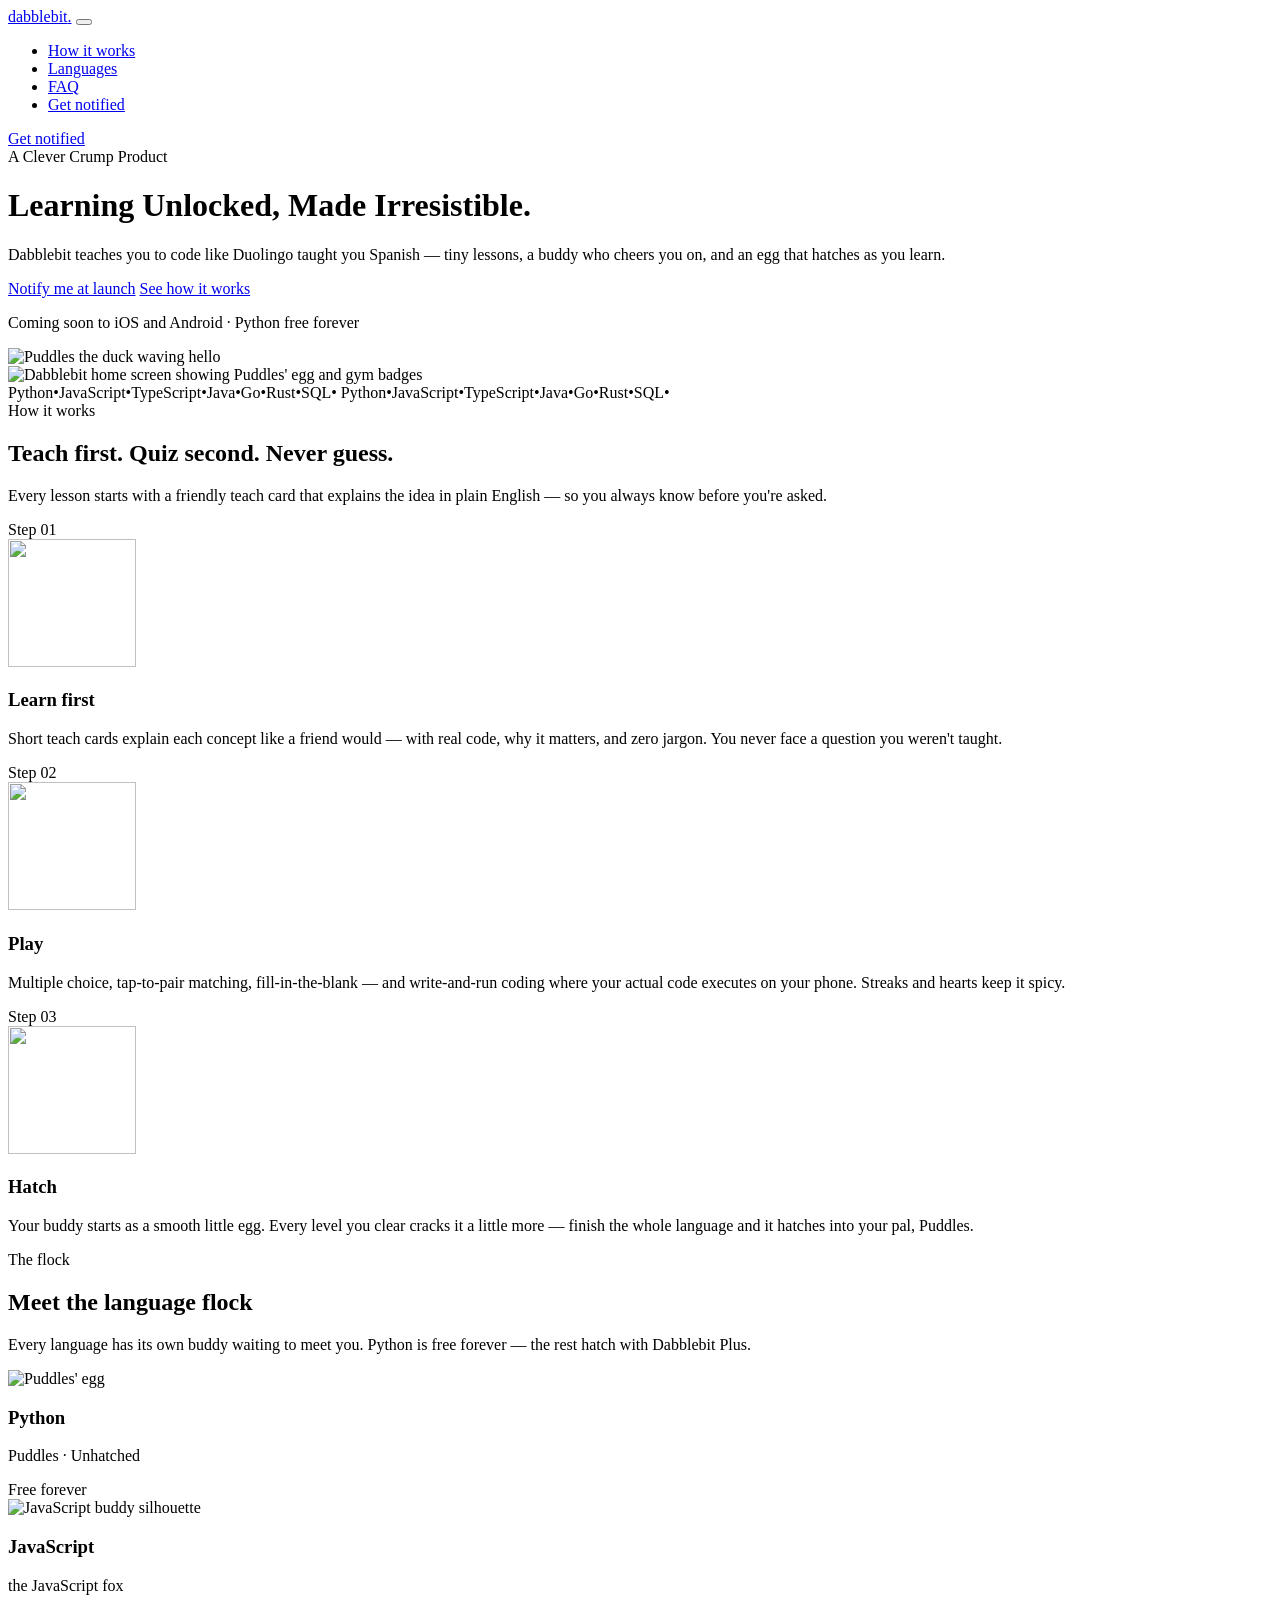
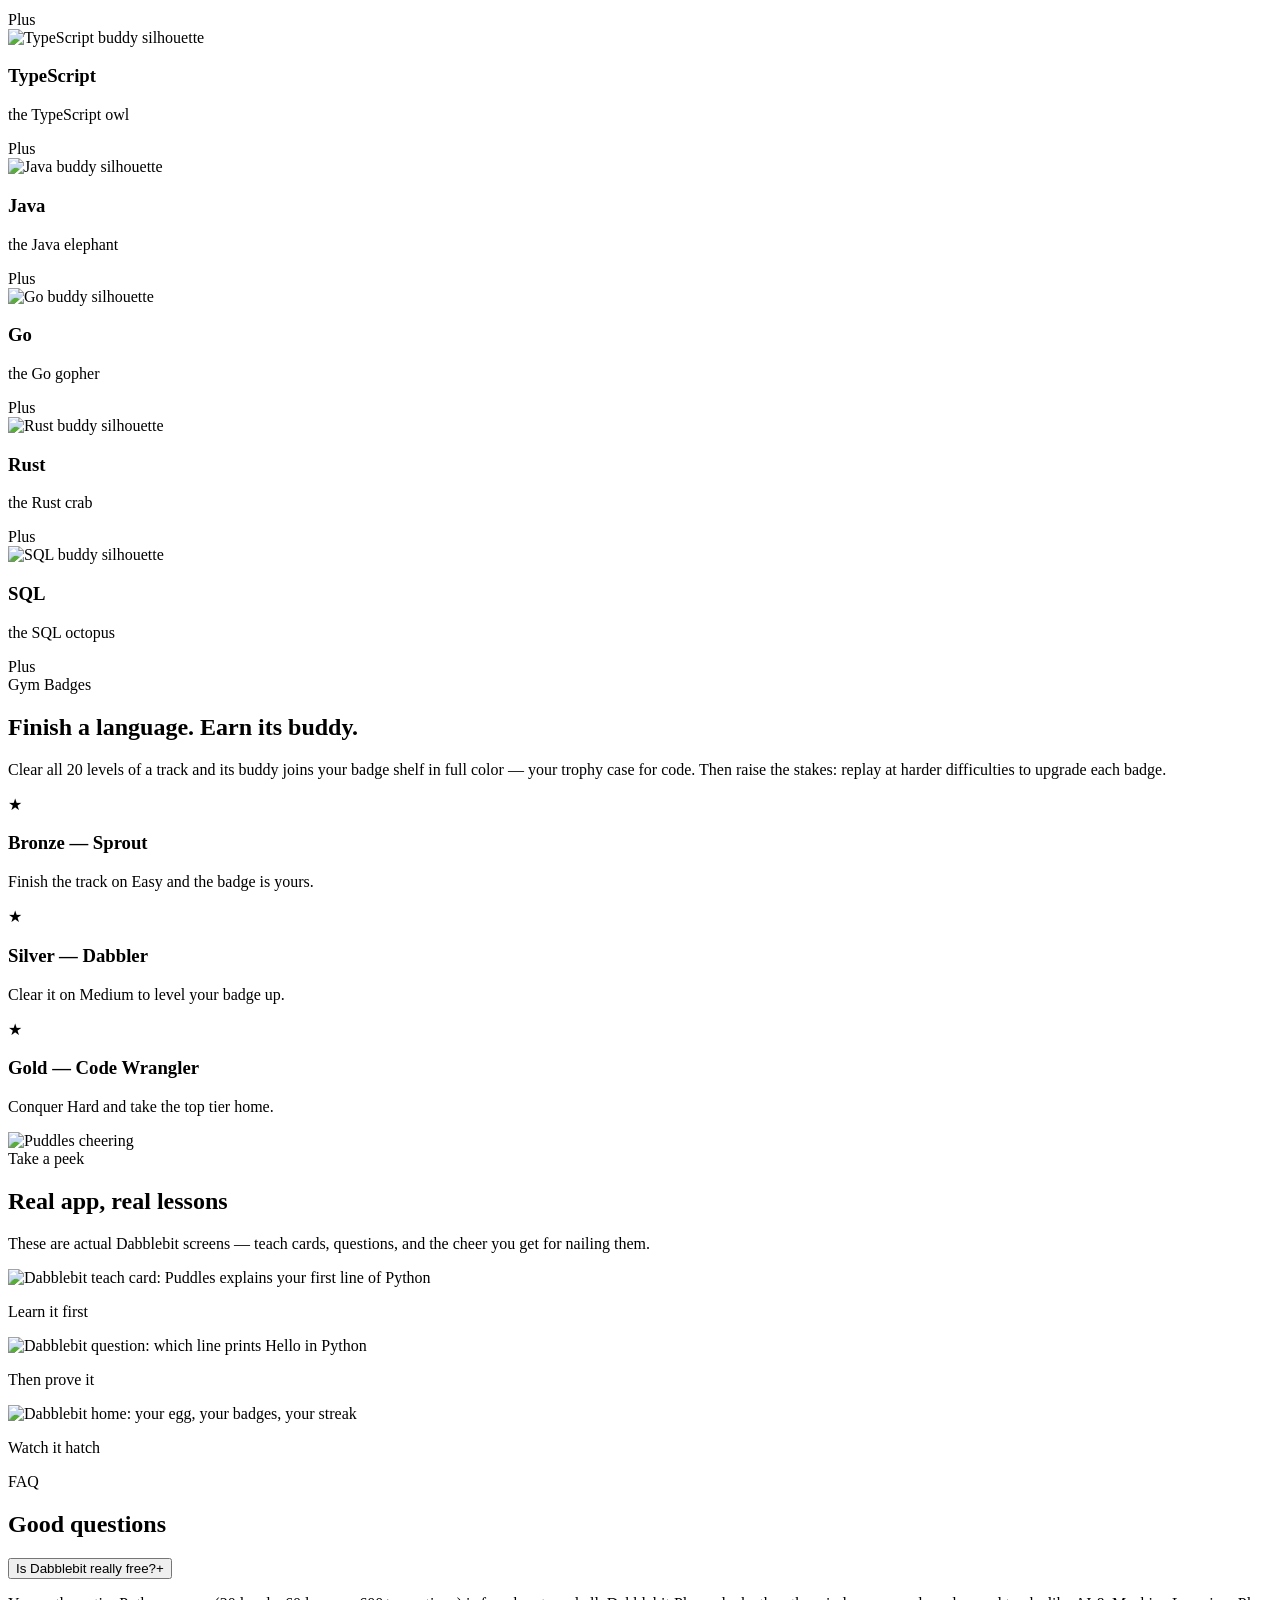
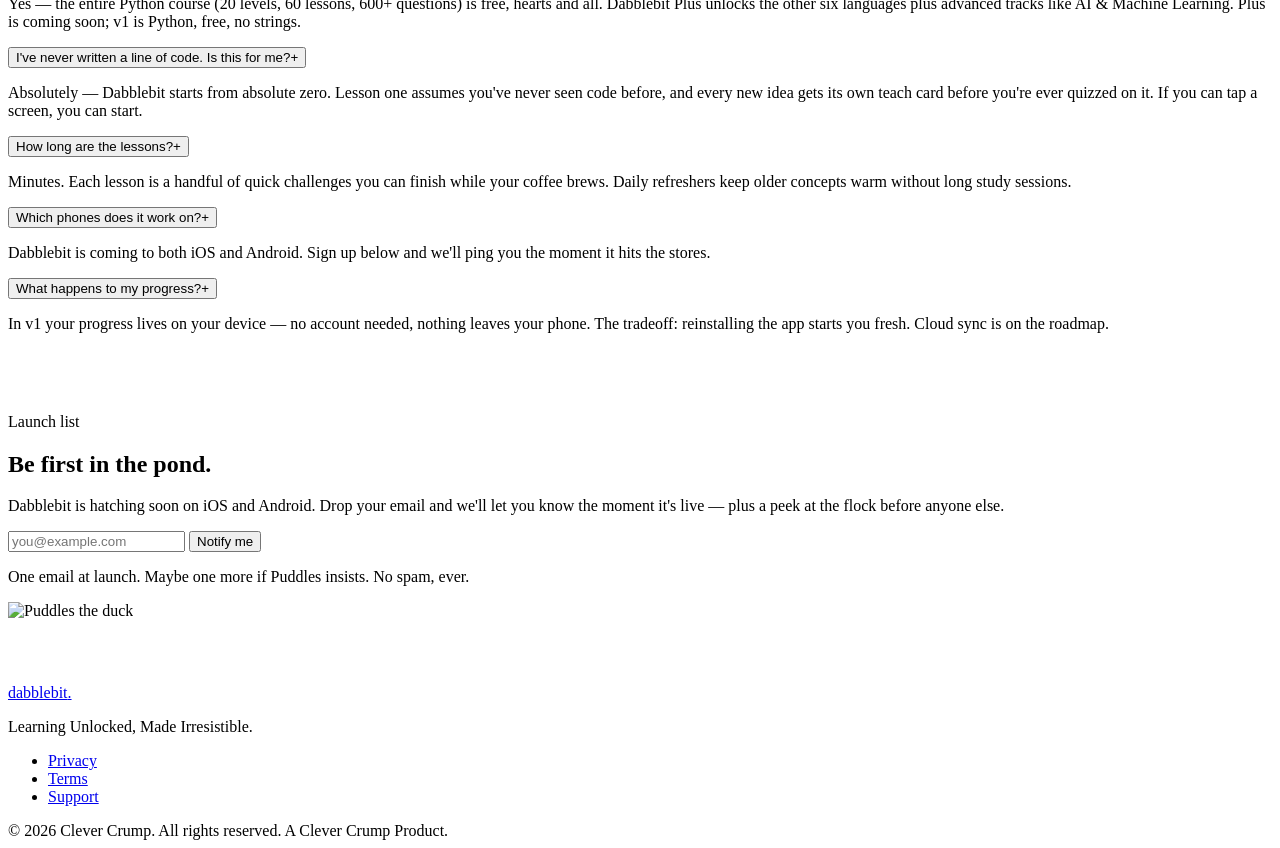
==== index.html @ 9691c7ea "Add index.html" ====
<!DOCTYPE html>
<html lang="en">
<head>
  <meta charset="UTF-8">
  <meta name="viewport" content="width=device-width, initial-scale=1.0">
  <title>Dabblebit — Learning Unlocked, Made Irresistible</title>
  <meta name="description" content="Dabblebit teaches you to code like Duolingo taught you Spanish — tiny lessons, a buddy who cheers you on, and an egg that hatches as you learn. Python is free forever. Coming soon to iOS and Android.">
  <meta property="og:type" content="website">
  <meta property="og:title" content="Dabblebit — Learning Unlocked, Made Irresistible">
  <meta property="og:description" content="Learn to code the fun way. Tiny lessons, a buddy who cheers you on, and an egg that hatches as you learn.">
  <meta property="og:image" content="https://dabblebit.com/assets/img/puddles-wave.webp">
  <meta property="og:url" content="https://dabblebit.com/">
  <meta name="twitter:card" content="summary_large_image">
  <meta name="twitter:title" content="Dabblebit — Learning Unlocked, Made Irresistible">
  <meta name="twitter:description" content="Learn to code the fun way. Tiny lessons, a buddy who cheers you on, and an egg that hatches as you learn.">
  <meta name="twitter:image" content="https://dabblebit.com/assets/img/puddles-wave.webp">
  <link rel="icon" type="image/svg+xml" href="favicon.svg">
  <link rel="apple-touch-icon" href="assets/img/puddles-wave.webp">
  <link rel="stylesheet" href="assets/css/style.css">
</head>
<body>

  <nav class="nav" aria-label="Main navigation">
    <div class="wrap nav-inner">
      <a class="wordmark" href="index.html">dabblebit<span class="dot">.</span></a>
      <button class="nav-toggle" aria-label="Open menu" aria-expanded="false" aria-controls="nav-menu">
        <span></span><span></span><span></span>
      </button>
      <ul class="nav-links" id="nav-menu">
        <li><a href="#how">How it works</a></li>
        <li><a href="#flock">Languages</a></li>
        <li><a href="#faq">FAQ</a></li>
        <li><a class="btn btn-primary nav-cta" href="#notify">Get notified</a></li>
      </ul>
      <a class="btn btn-primary nav-cta" href="#notify">Get notified</a>
    </div>
  </nav>

  <header class="hero">
    <div class="wrap hero-grid">
      <div class="hero-copy">
        <span class="eyebrow">A Clever Crump Product</span>
        <h1>Learning Unlocked, Made Irresistible.</h1>
        <p class="sub">Dabblebit teaches you to code like Duolingo taught you Spanish — tiny lessons, a buddy who cheers you on, and an egg that hatches as you learn.</p>
        <div class="btn-row">
          <a class="btn btn-primary" href="#notify">Notify me at launch</a>
          <a class="btn btn-secondary" href="#how">See how it works</a>
        </div>
        <p class="hero-note">Coming soon to iOS and Android · Python free forever</p>
      </div>
      <div class="hero-art">
        <img class="puddles-float" src="assets/img/puddles-wave.webp" alt="Puddles the duck waving hello" width="380" height="380">
        <div class="phone" aria-label="Dabblebit app preview">
          <div class="phone-notch"></div>
          <div class="phone-screen">
            <img src="assets/img/play-phone-home.png" alt="Dabblebit home screen showing Puddles' egg and gym badges" width="1080" height="1920">
          </div>
        </div>
      </div>
    </div>
  </header>

  <div class="ticker" aria-hidden="true">
    <div class="ticker-track">
      <span>Python</span><span class="sep">•</span><span>JavaScript</span><span class="sep">•</span><span>TypeScript</span><span class="sep">•</span><span>Java</span><span class="sep">•</span><span>Go</span><span class="sep">•</span><span>Rust</span><span class="sep">•</span><span class="gold">SQL</span><span class="sep">•</span>
      <span>Python</span><span class="sep">•</span><span>JavaScript</span><span class="sep">•</span><span>TypeScript</span><span class="sep">•</span><span>Java</span><span class="sep">•</span><span>Go</span><span class="sep">•</span><span>Rust</span><span class="sep">•</span><span class="gold">SQL</span><span class="sep">•</span>
    </div>
  </div>

  <section id="how">
    <div class="wrap">
      <div class="section-head center reveal">
        <span class="eyebrow">How it works</span>
        <h2>Teach first. Quiz second. Never guess.</h2>
        <p>Every lesson starts with a friendly teach card that explains the idea in plain English — so you always know before you're asked.</p>
      </div>
      <div class="cards-3">
        <article class="card reveal">
          <span class="step-num">Step 01</span>
          <div class="card-icon mint"><img src="assets/img/puddles-idea.webp" alt="" width="128" height="128"></div>
          <h3>Learn first</h3>
          <p>Short teach cards explain each concept like a friend would — with real code, why it matters, and zero jargon. You never face a question you weren't taught.</p>
        </article>
        <article class="card reveal reveal-d1">
          <span class="step-num">Step 02</span>
          <div class="card-icon goldbg"><img src="assets/img/puddles-cheer.webp" alt="" width="128" height="128"></div>
          <h3>Play</h3>
          <p>Multiple choice, tap-to-pair matching, fill-in-the-blank — and write-and-run coding where your actual code executes on your phone. Streaks and hearts keep it spicy.</p>
        </article>
        <article class="card reveal reveal-d2">
          <span class="step-num">Step 03</span>
          <div class="card-icon coralbg"><img src="assets/img/puddles-egg-smooth.webp" alt="" width="128" height="128"></div>
          <h3>Hatch</h3>
          <p>Your buddy starts as a smooth little egg. Every level you clear cracks it a little more — finish the whole language and it hatches into your pal, Puddles.</p>
        </article>
      </div>
    </div>
  </section>

  <section id="flock" class="flock">
    <div class="wrap">
      <div class="section-head center reveal">
        <span class="eyebrow">The flock</span>
        <h2>Meet the language flock</h2>
        <p>Every language has its own buddy waiting to meet you. Python is free forever — the rest hatch with Dabblebit Plus.</p>
      </div>
      <div class="flock-grid">
        <article class="flock-card featured reveal">
          <img src="assets/img/puddles-egg-smooth.webp" alt="Puddles' egg" width="192" height="192">
          <h3>Python</h3>
          <p class="buddy">Puddles · Unhatched</p>
          <span class="pill free">Free forever</span>
        </article>
        <article class="flock-card reveal reveal-d1">
          <img src="assets/img/buddy-javascript-sil.webp" alt="JavaScript buddy silhouette" width="192" height="192">
          <h3>JavaScript</h3>
          <p class="buddy">the JavaScript fox</p>
          <span class="pill soon">Plus</span>
        </article>
        <article class="flock-card reveal reveal-d2">
          <img src="assets/img/buddy-typescript-sil.webp" alt="TypeScript buddy silhouette" width="192" height="192">
          <h3>TypeScript</h3>
          <p class="buddy">the TypeScript owl</p>
          <span class="pill soon">Plus</span>
        </article>
        <article class="flock-card reveal">
          <img src="assets/img/buddy-java-sil.webp" alt="Java buddy silhouette" width="192" height="192">
          <h3>Java</h3>
          <p class="buddy">the Java elephant</p>
          <span class="pill soon">Plus</span>
        </article>
        <article class="flock-card reveal reveal-d1">
          <img src="assets/img/buddy-go-sil.webp" alt="Go buddy silhouette" width="192" height="192">
          <h3>Go</h3>
          <p class="buddy">the Go gopher</p>
          <span class="pill soon">Plus</span>
        </article>
        <article class="flock-card reveal reveal-d2">
          <img src="assets/img/buddy-rust-sil.webp" alt="Rust buddy silhouette" width="192" height="192">
          <h3>Rust</h3>
          <p class="buddy">the Rust crab</p>
          <span class="pill soon">Plus</span>
        </article>
        <article class="flock-card reveal">
          <img src="assets/img/buddy-sql-sil.webp" alt="SQL buddy silhouette" width="192" height="192">
          <h3>SQL</h3>
          <p class="buddy">the SQL octopus</p>
          <span class="pill soon">Plus</span>
        </article>
      </div>
    </div>
  </section>

  <section id="badges">
    <div class="wrap badges-grid">
      <div class="reveal">
        <span class="eyebrow">Gym Badges</span>
        <h2>Finish a language. Earn its buddy.</h2>
        <p style="margin-top:1rem">Clear all 20 levels of a track and its buddy joins your badge shelf in full color — your trophy case for code. Then raise the stakes: replay at harder difficulties to upgrade each badge.</p>
        <div class="tiers">
          <div class="tier">
            <div class="medal bronze" aria-hidden="true">★</div>
            <div><h3>Bronze — Sprout</h3><p>Finish the track on Easy and the badge is yours.</p></div>
          </div>
          <div class="tier">
            <div class="medal silver" aria-hidden="true">★</div>
            <div><h3>Silver — Dabbler</h3><p>Clear it on Medium to level your badge up.</p></div>
          </div>
          <div class="tier">
            <div class="medal gold" aria-hidden="true">★</div>
            <div><h3>Gold — Code Wrangler</h3><p>Conquer Hard and take the top tier home.</p></div>
          </div>
        </div>
      </div>
      <div class="badge-art reveal reveal-d1">
        <img src="assets/img/puddles-cheer.webp" alt="Puddles cheering" width="512" height="512">
      </div>
    </div>
  </section>

  <section id="shots" class="shots">
    <div class="wrap">
      <div class="section-head center reveal">
        <span class="eyebrow">Take a peek</span>
        <h2>Real app, real lessons</h2>
        <p>These are actual Dabblebit screens — teach cards, questions, and the cheer you get for nailing them.</p>
      </div>
      <div class="shots-row">
        <div class="shot-wrap reveal">
          <div class="phone">
            <div class="phone-notch"></div>
            <div class="phone-screen"><img src="assets/img/play-phone-teach.png" alt="Dabblebit teach card: Puddles explains your first line of Python" width="1080" height="1920" loading="lazy"></div>
          </div>
          <p class="shot-cap">Learn it first</p>
        </div>
        <div class="shot-wrap reveal reveal-d1">
          <div class="phone">
            <div class="phone-notch"></div>
            <div class="phone-screen"><img src="assets/img/play-phone-question.png" alt="Dabblebit question: which line prints Hello in Python" width="1080" height="1920" loading="lazy"></div>
          </div>
          <p class="shot-cap">Then prove it</p>
        </div>
        <div class="shot-wrap reveal reveal-d2">
          <div class="phone">
            <div class="phone-notch"></div>
            <div class="phone-screen"><img src="assets/img/play-phone-home.png" alt="Dabblebit home: your egg, your badges, your streak" width="1080" height="1920" loading="lazy"></div>
          </div>
          <p class="shot-cap">Watch it hatch</p>
        </div>
      </div>
    </div>
  </section>

  <section id="faq">
    <div class="wrap">
      <div class="section-head center reveal">
        <span class="eyebrow">FAQ</span>
        <h2>Good questions</h2>
      </div>
      <div class="faq-list">
        <div class="faq-item reveal">
          <button class="faq-q" aria-expanded="false">Is Dabblebit really free?<span class="plus" aria-hidden="true">+</span></button>
          <div class="faq-a"><p>Yes — the entire Python course (20 levels, 60 lessons, 600+ questions) is free, hearts and all. Dabblebit Plus unlocks the other six languages plus advanced tracks like AI &amp; Machine Learning. Plus is coming soon; v1 is Python, free, no strings.</p></div>
        </div>
        <div class="faq-item reveal">
          <button class="faq-q" aria-expanded="false">I've never written a line of code. Is this for me?<span class="plus" aria-hidden="true">+</span></button>
          <div class="faq-a"><p>Absolutely — Dabblebit starts from absolute zero. Lesson one assumes you've never seen code before, and every new idea gets its own teach card before you're ever quizzed on it. If you can tap a screen, you can start.</p></div>
        </div>
        <div class="faq-item reveal">
          <button class="faq-q" aria-expanded="false">How long are the lessons?<span class="plus" aria-hidden="true">+</span></button>
          <div class="faq-a"><p>Minutes. Each lesson is a handful of quick challenges you can finish while your coffee brews. Daily refreshers keep older concepts warm without long study sessions.</p></div>
        </div>
        <div class="faq-item reveal">
          <button class="faq-q" aria-expanded="false">Which phones does it work on?<span class="plus" aria-hidden="true">+</span></button>
          <div class="faq-a"><p>Dabblebit is coming to both iOS and Android. Sign up below and we'll ping you the moment it hits the stores.</p></div>
        </div>
        <div class="faq-item reveal">
          <button class="faq-q" aria-expanded="false">What happens to my progress?<span class="plus" aria-hidden="true">+</span></button>
          <div class="faq-a"><p>In v1 your progress lives on your device — no account needed, nothing leaves your phone. The tradeoff: reinstalling the app starts you fresh. Cloud sync is on the roadmap.</p></div>
        </div>
      </div>
    </div>
  </section>

  <section id="notify">
    <div class="wrap">
      <div class="signup reveal">
        <div class="wrap signup-inner" style="padding: clamp(2.5rem, 6vw, 4rem) 0;">
          <div>
            <span class="eyebrow">Launch list</span>
            <h2>Be first in the pond.</h2>
            <p class="lead">Dabblebit is hatching soon on iOS and Android. Drop your email and we'll let you know the moment it's live — plus a peek at the flock before anyone else.</p>
            <!--
              Signup posts via FormSubmit's AJAX endpoint. The address owner
              (gregory.d.crump@gmail.com) must click FormSubmit's one-time
              activation email before submissions are delivered; the first
              form submit triggers that email.
            -->
            <form id="notify-form" novalidate>
              <div class="form-row">
                <input type="email" id="notify-email" name="email" placeholder="you@example.com" autocomplete="email" aria-label="Email address" required>
                <button type="submit" class="btn btn-primary">Notify me</button>
              </div>
              <p class="form-status" id="notify-status" role="status" aria-live="polite"></p>
              <p class="fineprint">One email at launch. Maybe one more if Puddles insists. No spam, ever.</p>
            </form>
          </div>
          <div class="signup-art">
            <img src="assets/img/puddles.webp" alt="Puddles the duck" width="512" height="512" loading="lazy">
          </div>
        </div>
      </div>
    </div>
  </section>

  <footer>
    <div class="wrap">
      <div class="foot-grid">
        <div class="foot-brand">
          <a class="wordmark" href="index.html">dabblebit<span class="dot">.</span></a>
          <p>Learning Unlocked, Made Irresistible.</p>
        </div>
        <ul class="foot-links">
          <li><a href="privacy.html">Privacy</a></li>
          <li><a href="terms.html">Terms</a></li>
          <li><a href="support.html">Support</a></li>
        </ul>
      </div>
      <div class="foot-bottom">
        <span>© <span id="year">2026</span> Clever Crump. All rights reserved.</span>
        <span>A Clever Crump Product.</span>
      </div>
    </div>
  </footer>

  <script src="assets/js/main.js"></script>
</body>
</html>
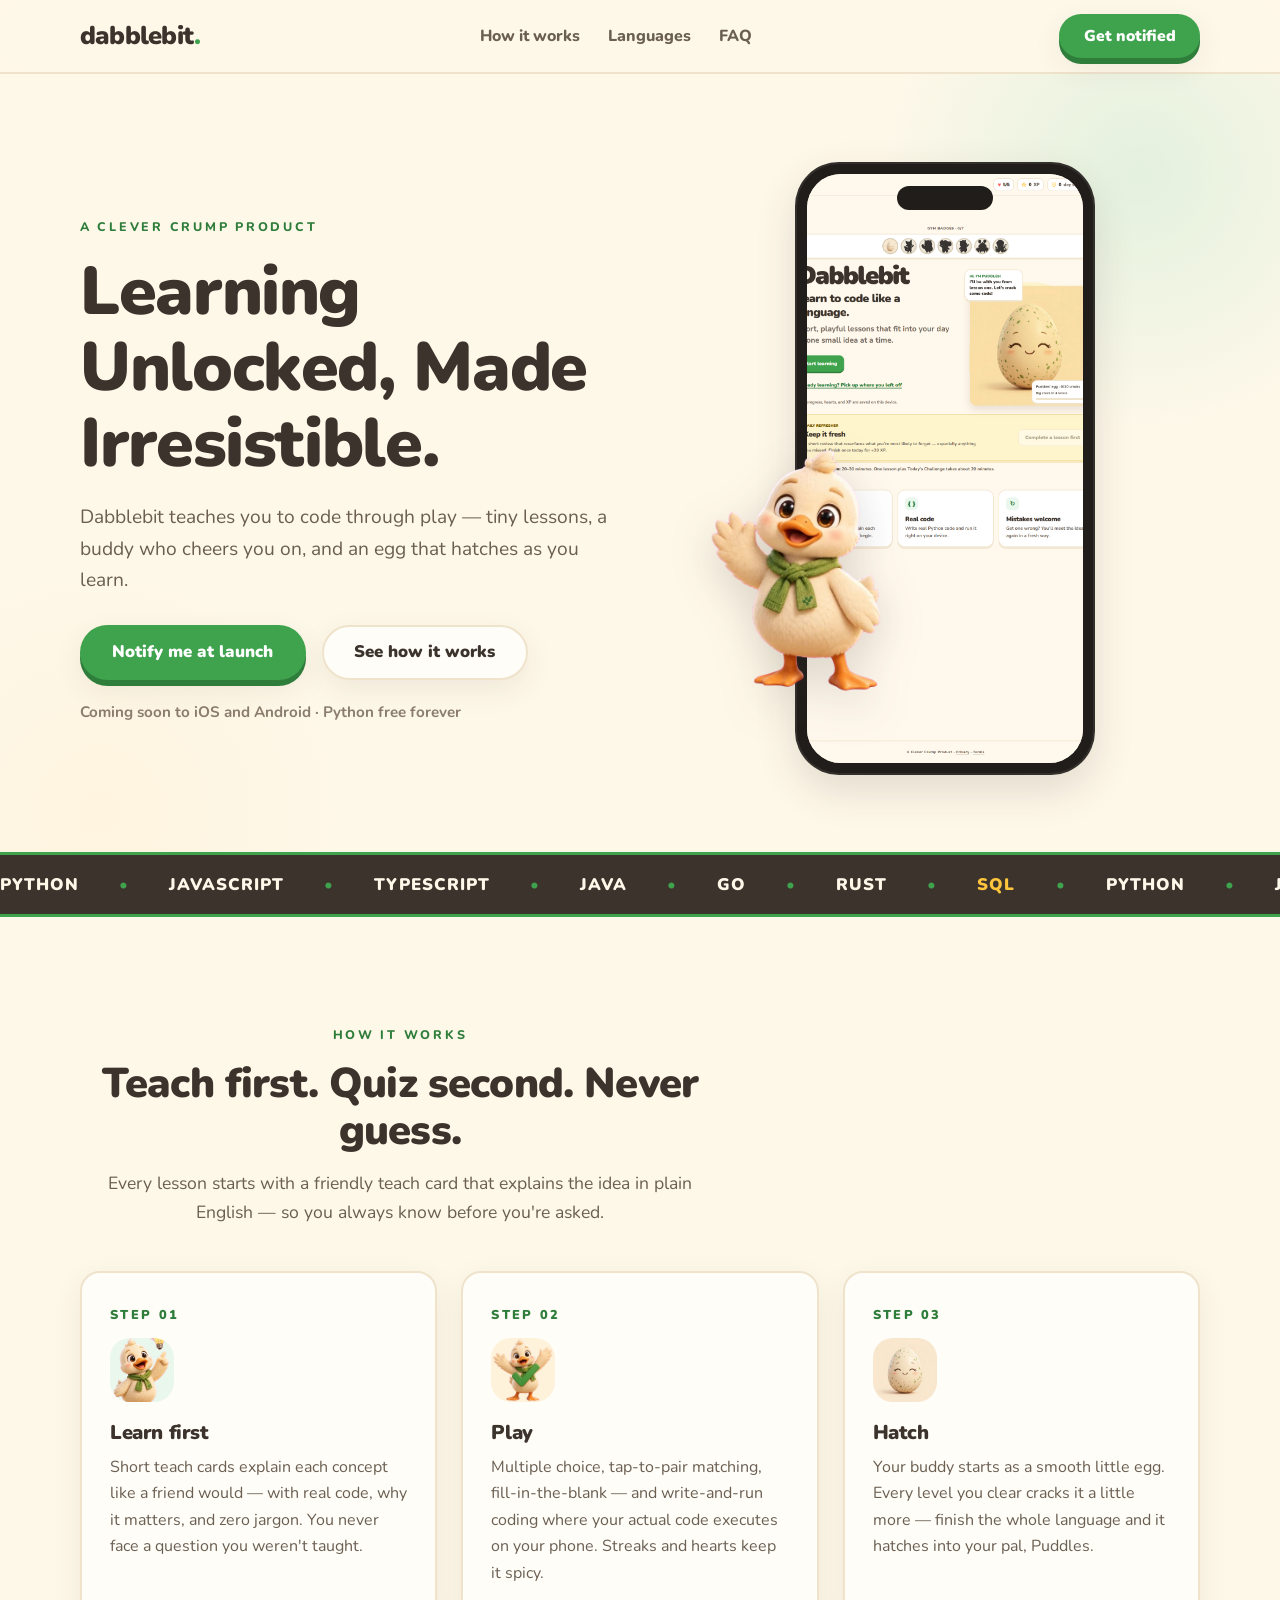
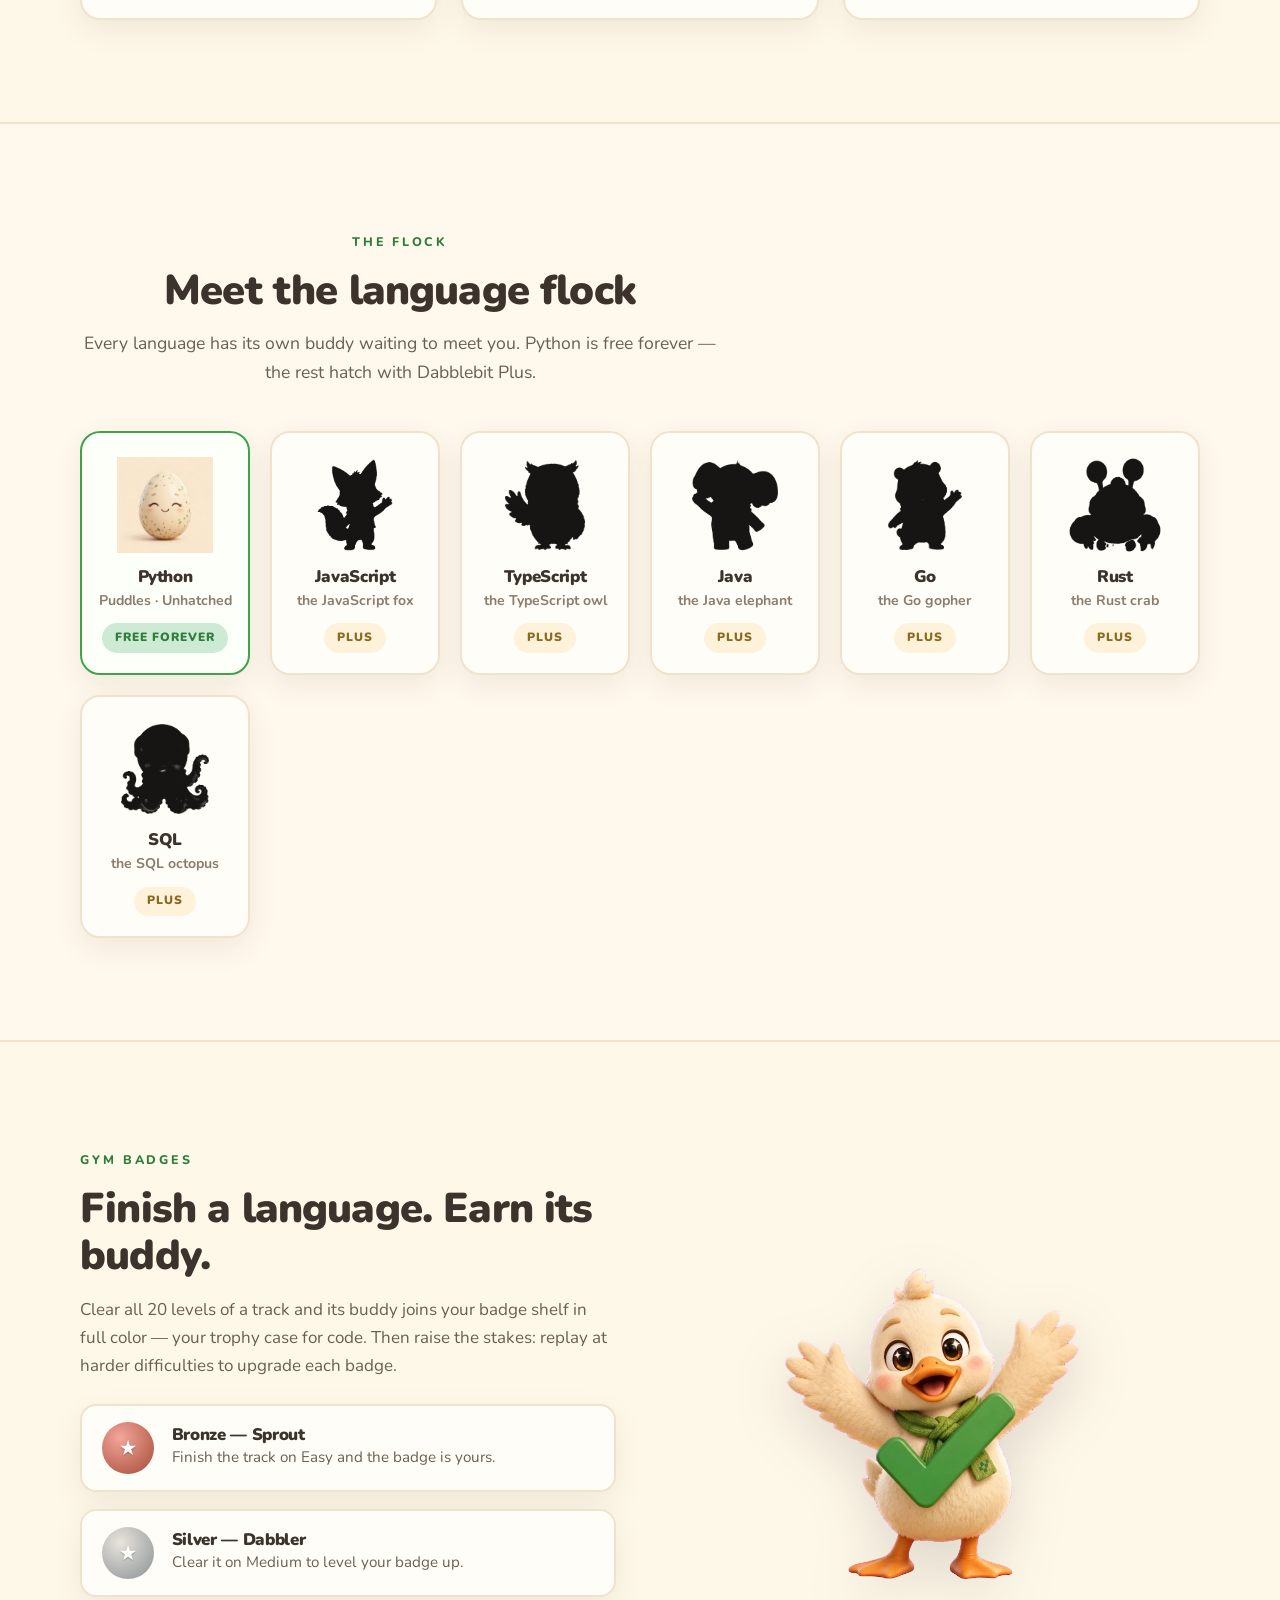
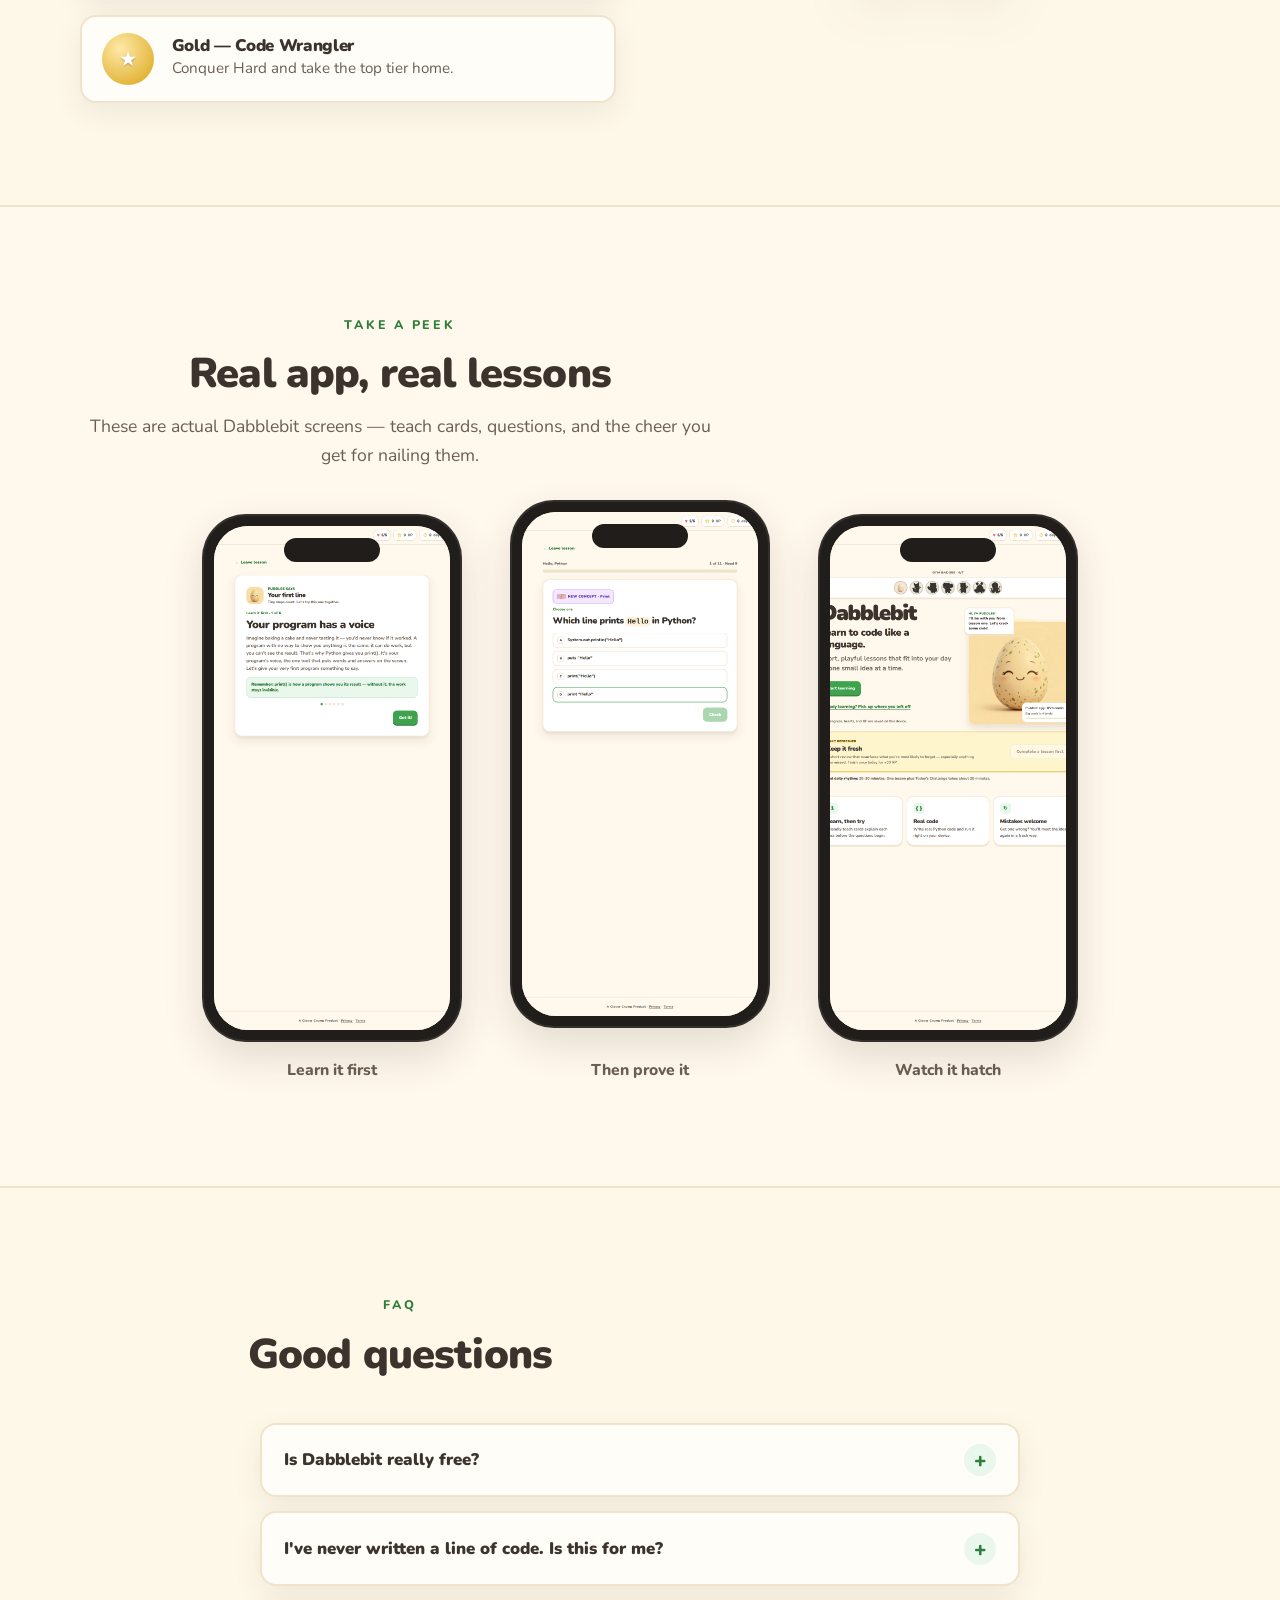
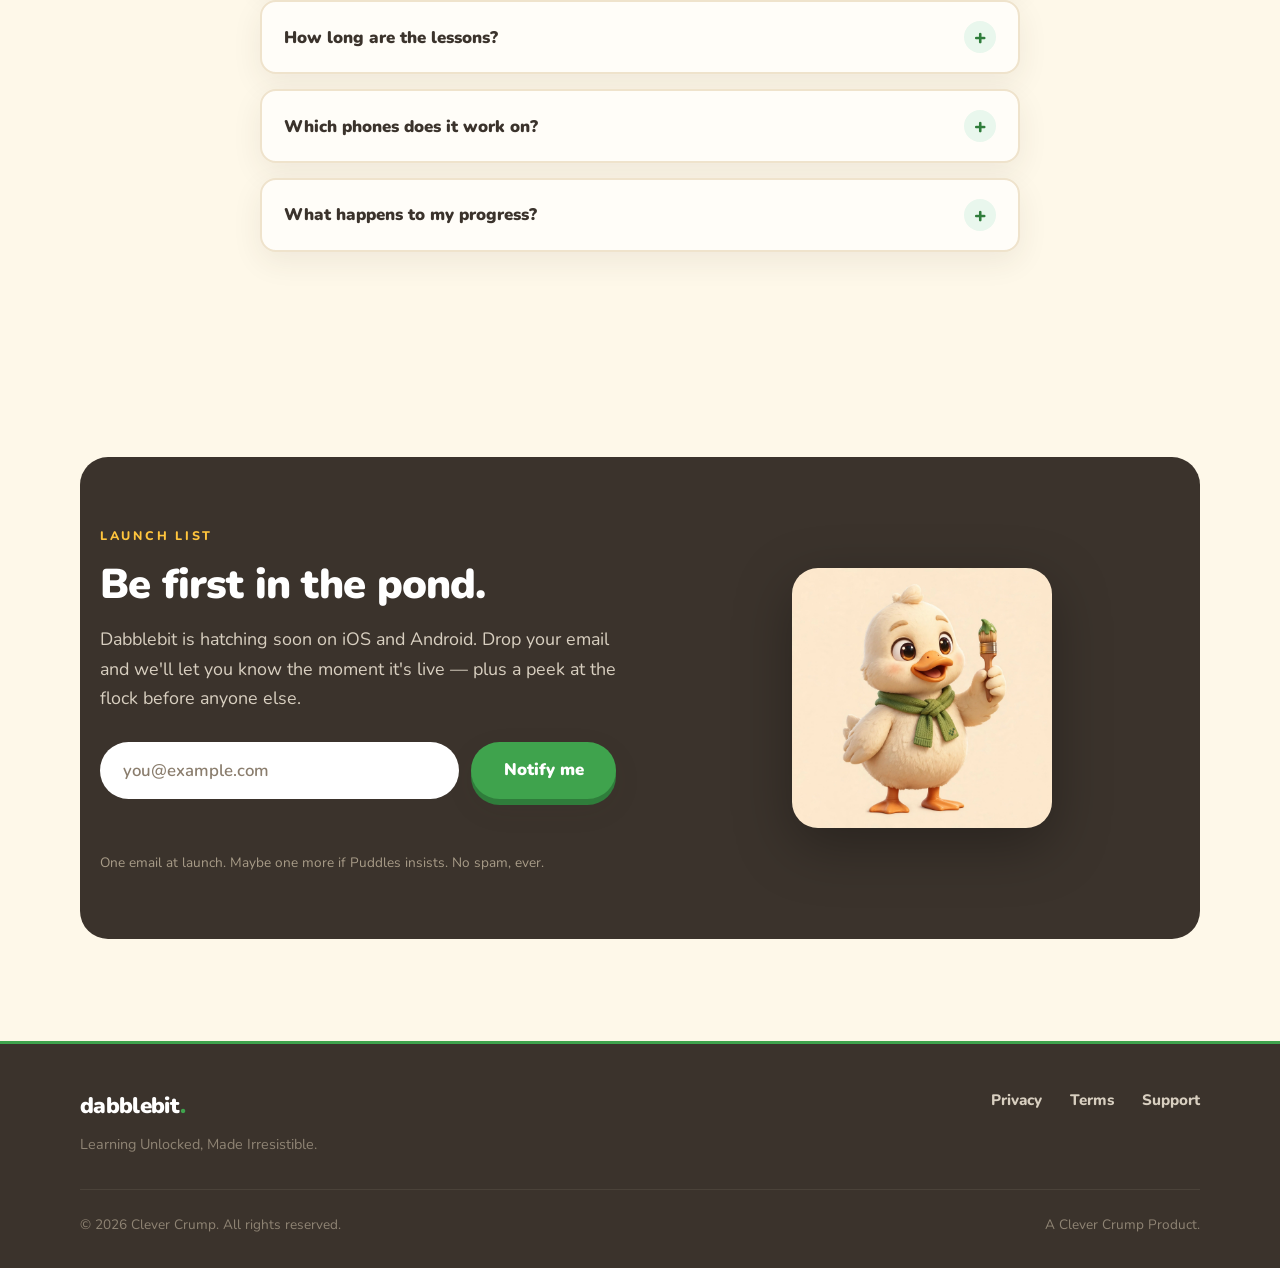
==== commit 43dcb9d0: "Remove Duolingo comparisons from site copy" ====
--- a/index.html
+++ b/index.html
@@ -4,7 +4,7 @@
   <meta charset="UTF-8">
   <meta name="viewport" content="width=device-width, initial-scale=1.0">
   <title>Dabblebit — Learning Unlocked, Made Irresistible</title>
-  <meta name="description" content="Dabblebit teaches you to code like Duolingo taught you Spanish — tiny lessons, a buddy who cheers you on, and an egg that hatches as you learn. Python is free forever. Coming soon to iOS and Android.">
+  <meta name="description" content="Dabblebit teaches you to code through play — tiny lessons, a buddy who cheers you on, and an egg that hatches as you learn. Python is free forever. Coming soon to iOS and Android.">
   <meta property="og:type" content="website">
   <meta property="og:title" content="Dabblebit — Learning Unlocked, Made Irresistible">
   <meta property="og:description" content="Learn to code the fun way. Tiny lessons, a buddy who cheers you on, and an egg that hatches as you learn.">
@@ -41,7 +41,7 @@
       <div class="hero-copy">
         <span class="eyebrow">A Clever Crump Product</span>
         <h1>Learning Unlocked, Made Irresistible.</h1>
-        <p class="sub">Dabblebit teaches you to code like Duolingo taught you Spanish — tiny lessons, a buddy who cheers you on, and an egg that hatches as you learn.</p>
+        <p class="sub">Dabblebit teaches you to code through play — tiny lessons, a buddy who cheers you on, and an egg that hatches as you learn.</p>
         <div class="btn-row">
           <a class="btn btn-primary" href="#notify">Notify me at launch</a>
           <a class="btn btn-secondary" href="#how">See how it works</a>
--- a/assets/css/style.css
+++ b/assets/css/style.css
@@ -0,0 +1,619 @@
+/* Dabblebit — dabblebit.com
+   Hand-written CSS. No frameworks. Cream / ink / leaf green / gold. */
+
+@font-face {
+  font-family: "Nunito";
+  src: url("../fonts/Nunito.ttf") format("truetype-variations");
+  font-weight: 200 1000;
+  font-style: normal;
+  font-display: swap;
+}
+
+:root {
+  --cream: #FEF8E9;
+  --cream-deep: #FFF8EC;
+  --card: #FFFDF8;
+  --ink: #3B332C;
+  --ink-soft: #6B5F52;
+  --ink-faint: #8A7D6D;
+  --green: #3FA34D;
+  --green-dark: #2F7D3B;
+  --green-light: #CDEBD4;
+  --green-pale: #E9F7ED;
+  --gold: #FFC53D;
+  --gold-soft: #FFF2DA;
+  --coral: #EE8151;
+  --line: #EFE3CC;
+  --shadow: 0 10px 30px rgba(59, 51, 44, 0.08);
+  --shadow-lift: 0 16px 40px rgba(59, 51, 44, 0.14);
+  --radius: 20px;
+  --radius-lg: 28px;
+  --maxw: 1120px;
+}
+
+* { box-sizing: border-box; margin: 0; padding: 0; }
+
+html { scroll-behavior: smooth; }
+
+body {
+  font-family: "Nunito", system-ui, -apple-system, "Segoe UI", sans-serif;
+  background: var(--cream);
+  color: var(--ink);
+  font-size: 1.0625rem;
+  line-height: 1.65;
+  -webkit-font-smoothing: antialiased;
+  overflow-x: hidden;
+}
+
+img { max-width: 100%; height: auto; display: block; }
+
+h1, h2, h3, h4 {
+  font-weight: 900;
+  line-height: 1.12;
+  letter-spacing: -0.02em;
+  color: var(--ink);
+}
+
+h1 { font-size: clamp(2.4rem, 5.5vw, 4.25rem); }
+h2 { font-size: clamp(1.7rem, 3.8vw, 2.6rem); }
+h3 { font-size: 1.25rem; }
+
+p { color: var(--ink-soft); }
+
+a { color: var(--green-dark); }
+
+.wrap {
+  width: min(var(--maxw), 100% - 2.5rem);
+  margin-inline: auto;
+}
+
+section { padding: clamp(3.5rem, 8vw, 6.5rem) 0; }
+
+.eyebrow {
+  display: inline-block;
+  font-size: 0.78rem;
+  font-weight: 800;
+  letter-spacing: 0.22em;
+  text-transform: uppercase;
+  color: var(--green-dark);
+  margin-bottom: 1rem;
+}
+
+.section-head { max-width: 640px; margin-bottom: 2.75rem; }
+.section-head p { margin-top: 0.9rem; font-size: 1.1rem; }
+.center { text-align: center; }
+.center .section-head { margin-inline: auto; }
+
+/* ---------- Buttons ---------- */
+.btn {
+  display: inline-flex;
+  align-items: center;
+  justify-content: center;
+  gap: 0.5rem;
+  font-family: inherit;
+  font-weight: 900;
+  font-size: 1.05rem;
+  padding: 0.95rem 1.9rem;
+  border-radius: 999px;
+  border: 2px solid transparent;
+  cursor: pointer;
+  text-decoration: none;
+  transition: transform 0.18s ease, box-shadow 0.18s ease, background 0.18s ease;
+  line-height: 1.2;
+}
+
+.btn-primary {
+  background: var(--green);
+  color: #fff;
+  box-shadow: 0 6px 0 var(--green-dark), var(--shadow);
+}
+.btn-primary:hover {
+  transform: translateY(-2px);
+  box-shadow: 0 8px 0 var(--green-dark), var(--shadow-lift);
+}
+.btn-primary:active { transform: translateY(2px); box-shadow: 0 2px 0 var(--green-dark); }
+
+.btn-secondary {
+  background: var(--card);
+  color: var(--ink);
+  border-color: var(--line);
+  box-shadow: var(--shadow);
+}
+.btn-secondary:hover { transform: translateY(-2px); box-shadow: var(--shadow-lift); border-color: var(--green); }
+
+.btn-row { display: flex; gap: 1rem; flex-wrap: wrap; margin-top: 1.75rem; }
+
+/* ---------- Nav ---------- */
+.nav {
+  position: sticky;
+  top: 0;
+  z-index: 100;
+  background: rgba(254, 248, 233, 0.88);
+  backdrop-filter: blur(12px);
+  -webkit-backdrop-filter: blur(12px);
+  border-bottom: 2px solid var(--line);
+}
+.nav-inner {
+  display: flex;
+  align-items: center;
+  justify-content: space-between;
+  gap: 1rem;
+  height: 72px;
+}
+.wordmark {
+  font-weight: 900;
+  font-size: 1.6rem;
+  letter-spacing: -0.03em;
+  color: var(--ink);
+  text-decoration: none;
+}
+.wordmark .dot { color: var(--green); }
+.nav-links { display: flex; align-items: center; gap: 1.75rem; list-style: none; }
+.nav-links a {
+  color: var(--ink-soft);
+  text-decoration: none;
+  font-weight: 800;
+  font-size: 1rem;
+}
+.nav-links a:hover { color: var(--green-dark); }
+.nav-cta { padding: 0.65rem 1.4rem; font-size: 0.98rem; }
+.nav-links .nav-cta { display: none; }
+.nav-links a.btn-primary { color: #fff; }
+.nav-toggle {
+  display: none;
+  background: none;
+  border: 2px solid var(--line);
+  border-radius: 12px;
+  width: 46px;
+  height: 46px;
+  cursor: pointer;
+  flex-direction: column;
+  align-items: center;
+  justify-content: center;
+  gap: 5px;
+}
+.nav-toggle span { display: block; width: 20px; height: 3px; border-radius: 2px; background: var(--ink); transition: transform 0.2s ease, opacity 0.2s ease; }
+
+/* ---------- Hero ---------- */
+.hero {
+  position: relative;
+  padding: clamp(3rem, 7vw, 5.5rem) 0 clamp(3rem, 6vw, 5rem);
+  overflow: hidden;
+}
+.hero::before {
+  content: "";
+  position: absolute;
+  top: -180px;
+  right: -140px;
+  width: 560px;
+  height: 560px;
+  background: radial-gradient(circle, var(--green-light) 0%, transparent 65%);
+  opacity: 0.55;
+  pointer-events: none;
+}
+.hero::after {
+  content: "";
+  position: absolute;
+  bottom: -220px;
+  left: -160px;
+  width: 520px;
+  height: 520px;
+  background: radial-gradient(circle, var(--gold-soft) 0%, transparent 65%);
+  opacity: 0.7;
+  pointer-events: none;
+}
+.hero-grid {
+  position: relative;
+  z-index: 1;
+  display: grid;
+  grid-template-columns: 1.05fr 0.95fr;
+  gap: 3rem;
+  align-items: center;
+}
+.hero-copy .sub { font-size: 1.2rem; margin-top: 1.25rem; max-width: 34rem; }
+.hero-note {
+  margin-top: 1.25rem;
+  font-size: 0.95rem;
+  color: var(--ink-faint);
+  font-weight: 700;
+}
+.hero-art { position: relative; display: flex; justify-content: center; align-items: flex-end; }
+.puddles-float {
+  width: clamp(120px, 22vw, 190px);
+  position: absolute;
+  left: 2%;
+  bottom: 12%;
+  z-index: 2;
+  filter: drop-shadow(0 14px 22px rgba(59, 51, 44, 0.18));
+  animation: floaty 4.5s ease-in-out infinite;
+}
+@keyframes floaty {
+  0%, 100% { transform: translateY(0) rotate(-3deg); }
+  50% { transform: translateY(-16px) rotate(3deg); }
+}
+
+/* Phone mockup */
+.phone {
+  width: clamp(240px, 30vw, 300px);
+  background: #201D1A;
+  border-radius: 44px;
+  padding: 12px;
+  box-shadow: var(--shadow-lift), inset 0 0 0 2px rgba(255,255,255,0.08);
+  position: relative;
+  z-index: 1;
+  transition: transform 0.3s ease;
+}
+.phone:hover { transform: translateY(-6px) rotate(-0.5deg); }
+.phone-screen {
+  border-radius: 34px;
+  overflow: hidden;
+  background: var(--cream);
+  aspect-ratio: 9 / 19.2;
+}
+.phone-screen img { width: 100%; height: 100%; object-fit: cover; object-position: top; }
+.phone-notch {
+  position: absolute;
+  top: 24px;
+  left: 50%;
+  transform: translateX(-50%);
+  width: 96px;
+  height: 24px;
+  background: #201D1A;
+  border-radius: 999px;
+  z-index: 2;
+}
+
+/* ---------- Ticker ---------- */
+.ticker {
+  background: var(--ink);
+  color: var(--cream);
+  overflow: hidden;
+  padding: 1rem 0;
+  border-block: 3px solid var(--green);
+}
+.ticker-track {
+  display: flex;
+  gap: 2.5rem;
+  width: max-content;
+  animation: tick 26s linear infinite;
+  font-weight: 900;
+  font-size: 1.05rem;
+  letter-spacing: 0.06em;
+  text-transform: uppercase;
+  white-space: nowrap;
+}
+.ticker-track .sep { color: var(--green); }
+.ticker-track .gold { color: var(--gold); }
+@keyframes tick { to { transform: translateX(-50%); } }
+
+/* ---------- Cards ---------- */
+.cards-3 {
+  display: grid;
+  grid-template-columns: repeat(3, 1fr);
+  gap: 1.5rem;
+}
+.card {
+  background: var(--card);
+  border: 2px solid var(--line);
+  border-radius: var(--radius);
+  padding: 2rem 1.75rem;
+  box-shadow: var(--shadow);
+  transition: transform 0.22s ease, box-shadow 0.22s ease, border-color 0.22s ease;
+}
+.card:hover { transform: translateY(-6px); box-shadow: var(--shadow-lift); border-color: var(--green-light); }
+.card-icon {
+  width: 64px;
+  height: 64px;
+  border-radius: 20px;
+  display: flex;
+  align-items: center;
+  justify-content: center;
+  margin-bottom: 1.25rem;
+  overflow: hidden;
+}
+.card-icon img { width: 100%; height: 100%; object-fit: cover; }
+.card-icon.mint { background: var(--green-pale); }
+.card-icon.goldbg { background: var(--gold-soft); }
+.card-icon.coralbg { background: #FFF1E6; }
+.card h3 { margin-bottom: 0.6rem; }
+.card p { font-size: 1rem; }
+.step-num {
+  font-size: 0.8rem;
+  font-weight: 900;
+  letter-spacing: 0.18em;
+  color: var(--green-dark);
+  text-transform: uppercase;
+  display: block;
+  margin-bottom: 0.75rem;
+}
+
+/* ---------- Flock ---------- */
+.flock { background: var(--cream-deep); border-block: 2px solid var(--line); }
+.flock-grid {
+  display: grid;
+  grid-template-columns: repeat(auto-fit, minmax(150px, 1fr));
+  gap: 1.25rem;
+}
+.flock-card {
+  background: var(--card);
+  border: 2px solid var(--line);
+  border-radius: var(--radius);
+  padding: 1.5rem 1rem 1.25rem;
+  text-align: center;
+  box-shadow: var(--shadow);
+  transition: transform 0.22s ease, box-shadow 0.22s ease;
+  position: relative;
+}
+.flock-card:hover { transform: translateY(-5px); box-shadow: var(--shadow-lift); }
+.flock-card img {
+  width: 96px;
+  height: 96px;
+  object-fit: contain;
+  margin: 0 auto 0.9rem;
+}
+.flock-card h3 { font-size: 1.05rem; margin-bottom: 0.15rem; }
+.flock-card .buddy { font-size: 0.88rem; color: var(--ink-faint); font-weight: 700; }
+.pill {
+  display: inline-block;
+  font-size: 0.75rem;
+  font-weight: 900;
+  letter-spacing: 0.08em;
+  text-transform: uppercase;
+  padding: 0.3rem 0.8rem;
+  border-radius: 999px;
+  margin-top: 0.7rem;
+}
+.pill.free { background: var(--green-light); color: var(--green-dark); }
+.pill.soon { background: var(--gold-soft); color: #8a6a1f; }
+.flock-card.featured { border-color: var(--green); background: #FDFFF9; }
+
+/* ---------- Badges ---------- */
+.badges-grid {
+  display: grid;
+  grid-template-columns: 1fr 1fr;
+  gap: 3rem;
+  align-items: center;
+}
+.tiers { display: flex; flex-direction: column; gap: 1.1rem; margin-top: 1.5rem; }
+.tier {
+  display: flex;
+  align-items: center;
+  gap: 1.1rem;
+  background: var(--card);
+  border: 2px solid var(--line);
+  border-radius: 16px;
+  padding: 1rem 1.25rem;
+  box-shadow: var(--shadow);
+}
+.medal {
+  width: 52px;
+  height: 52px;
+  border-radius: 50%;
+  flex-shrink: 0;
+  display: flex;
+  align-items: center;
+  justify-content: center;
+  font-weight: 900;
+  font-size: 1.3rem;
+  color: #fff;
+  text-shadow: 0 1px 2px rgba(0,0,0,0.25);
+}
+.medal.bronze { background: radial-gradient(circle at 35% 30%, #F2A69A, #A64B36); }
+.medal.silver { background: radial-gradient(circle at 35% 30%, #E8E4DA, #8A9196); }
+.medal.gold { background: radial-gradient(circle at 35% 30%, #FFE9A8, #D9A416); }
+.tier h3 { font-size: 1.05rem; }
+.tier p { font-size: 0.95rem; }
+.badge-art {
+  display: flex;
+  justify-content: center;
+}
+.badge-art img {
+  width: min(320px, 80%);
+  filter: drop-shadow(0 18px 28px rgba(59, 51, 44, 0.16));
+  animation: floaty 5.5s ease-in-out infinite;
+}
+
+/* ---------- Screenshots ---------- */
+.shots { background: var(--cream-deep); border-block: 2px solid var(--line); }
+.shots-row {
+  display: flex;
+  justify-content: center;
+  gap: clamp(1.25rem, 4vw, 3rem);
+  flex-wrap: wrap;
+}
+.shots-row .phone { width: clamp(200px, 26vw, 260px); }
+.shot-cap {
+  text-align: center;
+  margin-top: 1rem;
+  font-weight: 800;
+  color: var(--ink-soft);
+  font-size: 0.98rem;
+}
+.shot-wrap { display: flex; flex-direction: column; align-items: center; }
+.shots-row .shot-wrap:nth-child(2) .phone { transform: translateY(-14px); }
+.shots-row .shot-wrap:nth-child(2) .phone:hover { transform: translateY(-20px); }
+
+/* ---------- FAQ ---------- */
+.faq-list { max-width: 760px; margin-inline: auto; display: flex; flex-direction: column; gap: 0.9rem; }
+.faq-item {
+  background: var(--card);
+  border: 2px solid var(--line);
+  border-radius: 16px;
+  overflow: hidden;
+  box-shadow: var(--shadow);
+}
+.faq-q {
+  width: 100%;
+  background: none;
+  border: none;
+  font-family: inherit;
+  display: flex;
+  justify-content: space-between;
+  align-items: center;
+  gap: 1rem;
+  padding: 1.2rem 1.4rem;
+  font-weight: 900;
+  font-size: 1.05rem;
+  color: var(--ink);
+  cursor: pointer;
+  text-align: left;
+}
+.faq-q .plus {
+  flex-shrink: 0;
+  width: 32px;
+  height: 32px;
+  border-radius: 50%;
+  background: var(--green-pale);
+  color: var(--green-dark);
+  display: flex;
+  align-items: center;
+  justify-content: center;
+  font-size: 1.3rem;
+  font-weight: 900;
+  transition: transform 0.25s ease, background 0.25s ease;
+}
+.faq-item.open .faq-q .plus { transform: rotate(45deg); background: var(--green); color: #fff; }
+.faq-a {
+  max-height: 0;
+  overflow: hidden;
+  transition: max-height 0.35s ease;
+}
+.faq-a p { padding: 0 1.4rem 1.3rem; font-size: 1rem; }
+
+/* ---------- Signup ---------- */
+.signup { background: var(--ink); color: var(--cream); border-radius: var(--radius-lg); }
+.signup .wrap { position: relative; }
+.signup h2 { color: #fff; }
+.signup .eyebrow { color: var(--gold); }
+.signup p.lead { color: #D8CFC0; margin-top: 1rem; font-size: 1.12rem; max-width: 34rem; }
+.signup-inner {
+  display: grid;
+  grid-template-columns: 1fr 1fr;
+  gap: 3rem;
+  align-items: center;
+}
+.signup-art { display: flex; justify-content: center; }
+.signup-art img {
+  width: min(260px, 70%);
+  border-radius: 26px;
+  filter: drop-shadow(0 18px 28px rgba(0,0,0,0.3));
+  animation: floaty 5s ease-in-out infinite;
+}
+.form-row { display: flex; gap: 0.75rem; margin-top: 1.75rem; }
+.form-row input[type="email"] {
+  flex: 1;
+  font-family: inherit;
+  font-size: 1.05rem;
+  font-weight: 700;
+  padding: 0.95rem 1.3rem;
+  border-radius: 999px;
+  border: 2px solid transparent;
+  background: #fff;
+  color: var(--ink);
+  min-width: 0;
+}
+.form-row input[type="email"]:focus { outline: none; border-color: var(--gold); }
+.form-row input[type="email"]::placeholder { color: var(--ink-faint); font-weight: 600; }
+.form-status { margin-top: 1rem; font-weight: 800; min-height: 1.6em; font-size: 0.98rem; }
+.form-status.ok { color: var(--gold); }
+.form-status.err { color: #F2A69A; }
+.fineprint { margin-top: 0.75rem; font-size: 0.85rem; color: #A89C88; }
+
+/* ---------- Footer ---------- */
+footer {
+  background: var(--ink);
+  color: #B9AE9C;
+  padding: 2.75rem 0 2rem;
+  border-top: 3px solid var(--green);
+  font-size: 0.95rem;
+}
+.foot-grid {
+  display: flex;
+  justify-content: space-between;
+  align-items: flex-start;
+  gap: 2rem;
+  flex-wrap: wrap;
+}
+.foot-brand .wordmark { color: #fff; font-size: 1.4rem; }
+.foot-brand p { margin-top: 0.5rem; font-size: 0.9rem; color: #8F8474; }
+.foot-links { display: flex; gap: 1.75rem; list-style: none; flex-wrap: wrap; }
+.foot-links a { color: #D8CFC0; text-decoration: none; font-weight: 800; }
+.foot-links a:hover { color: var(--gold); }
+.foot-bottom {
+  margin-top: 2rem;
+  padding-top: 1.5rem;
+  border-top: 1px solid #4A4239;
+  display: flex;
+  justify-content: space-between;
+  gap: 1rem;
+  flex-wrap: wrap;
+  font-size: 0.85rem;
+  color: #8F8474;
+}
+
+/* ---------- Legal / support pages ---------- */
+.page-hero { padding: clamp(2.5rem, 6vw, 4rem) 0 1rem; }
+.prose { max-width: 760px; padding-bottom: 4rem; }
+.prose h2 { font-size: 1.5rem; margin: 2.25rem 0 0.75rem; }
+.prose h3 { font-size: 1.15rem; margin: 1.75rem 0 0.5rem; }
+.prose p, .prose li { color: var(--ink-soft); margin-bottom: 0.9rem; }
+.prose ul, .prose ol { padding-left: 1.4rem; margin-bottom: 1rem; }
+.prose .updated { font-size: 0.9rem; color: var(--ink-faint); font-weight: 700; }
+.support-cards { display: grid; grid-template-columns: repeat(auto-fit, minmax(260px, 1fr)); gap: 1.25rem; margin: 2rem 0; }
+.mailto-btn { word-break: break-all; }
+
+/* ---------- Reveal on scroll ---------- */
+.reveal { opacity: 0; transform: translateY(26px); transition: opacity 0.7s ease, transform 0.7s ease; }
+.reveal.visible { opacity: 1; transform: translateY(0); }
+.reveal-d1 { transition-delay: 0.08s; }
+.reveal-d2 { transition-delay: 0.16s; }
+.reveal-d3 { transition-delay: 0.24s; }
+
+/* ---------- Responsive ---------- */
+@media (max-width: 900px) {
+  .hero-grid { grid-template-columns: 1fr; gap: 2.5rem; }
+  .puddles-float { left: 6%; }
+  .cards-3 { grid-template-columns: 1fr; }
+  .badges-grid { grid-template-columns: 1fr; gap: 2rem; }
+  .badge-art { order: -1; }
+  .signup-inner { grid-template-columns: 1fr; gap: 2rem; }
+  .signup-art { order: -1; }
+  .signup-art img { width: min(180px, 55%); }
+}
+
+@media (max-width: 640px) {
+  .nav-links {
+    display: none;
+    position: absolute;
+    top: 72px;
+    left: 0;
+    right: 0;
+    background: var(--cream);
+    border-bottom: 2px solid var(--line);
+    flex-direction: column;
+    align-items: stretch;
+    padding: 1rem 1.25rem 1.5rem;
+    gap: 0;
+  }
+  .nav-links.open { display: flex; }
+  .nav-links li { border-top: 1px solid var(--line); }
+  .nav-links li:first-child { border-top: none; }
+  .nav-links a { display: block; padding: 0.9rem 0.25rem; font-size: 1.08rem; }
+  .nav-toggle { display: flex; }
+  .nav-cta { display: none; }
+  .nav-links .nav-cta { display: inline-flex; margin-top: 1rem; }
+  .form-row { flex-direction: column; }
+  .form-row .btn { width: 100%; }
+  .flock-grid { grid-template-columns: repeat(2, 1fr); }
+  .btn-row .btn { width: 100%; }
+  .shots-row .phone { width: min(240px, 72vw); }
+  .shots-row .shot-wrap:nth-child(2) .phone { transform: none; }
+}
+
+@media (prefers-reduced-motion: reduce) {
+  html { scroll-behavior: auto; }
+  .ticker-track { animation: none; }
+  .puddles-float, .badge-art img, .signup-art img { animation: none; }
+  .reveal { opacity: 1; transform: none; transition: none; }
+  * { transition-duration: 0.01ms !important; }
+}
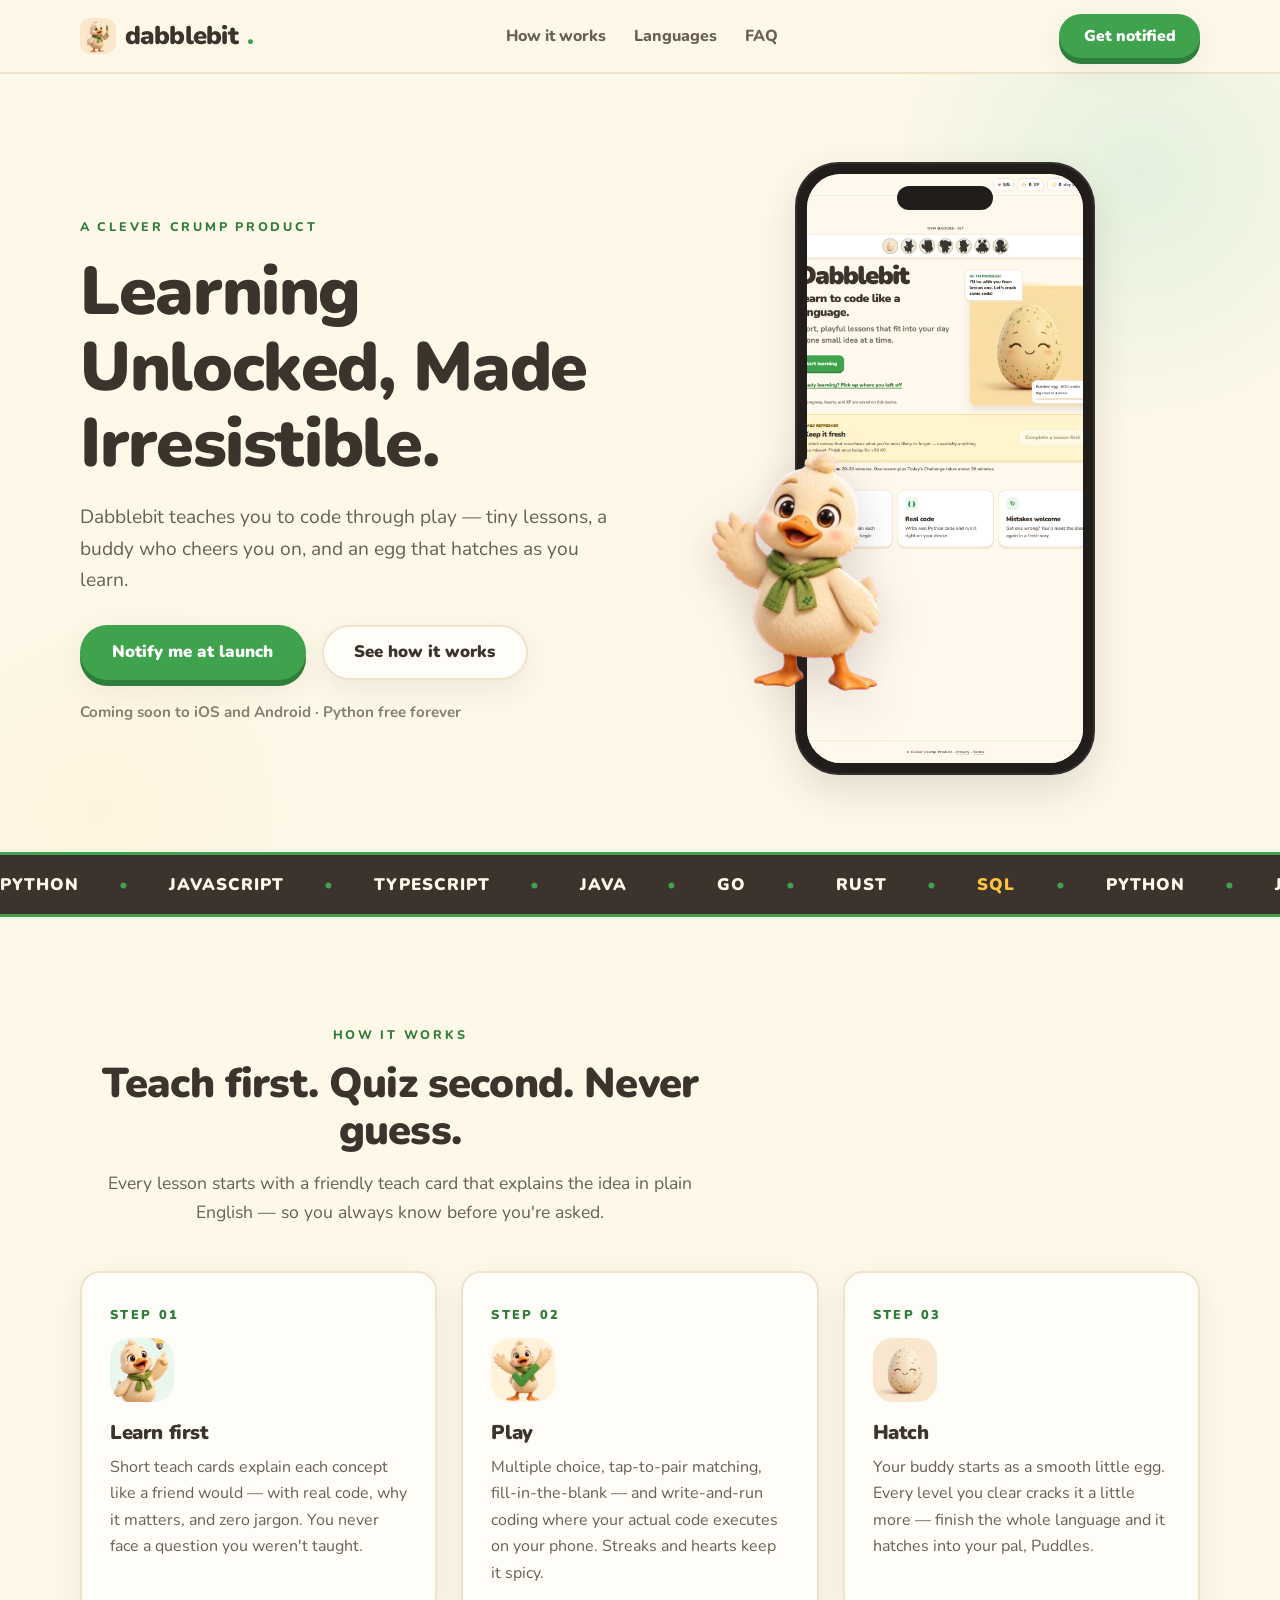
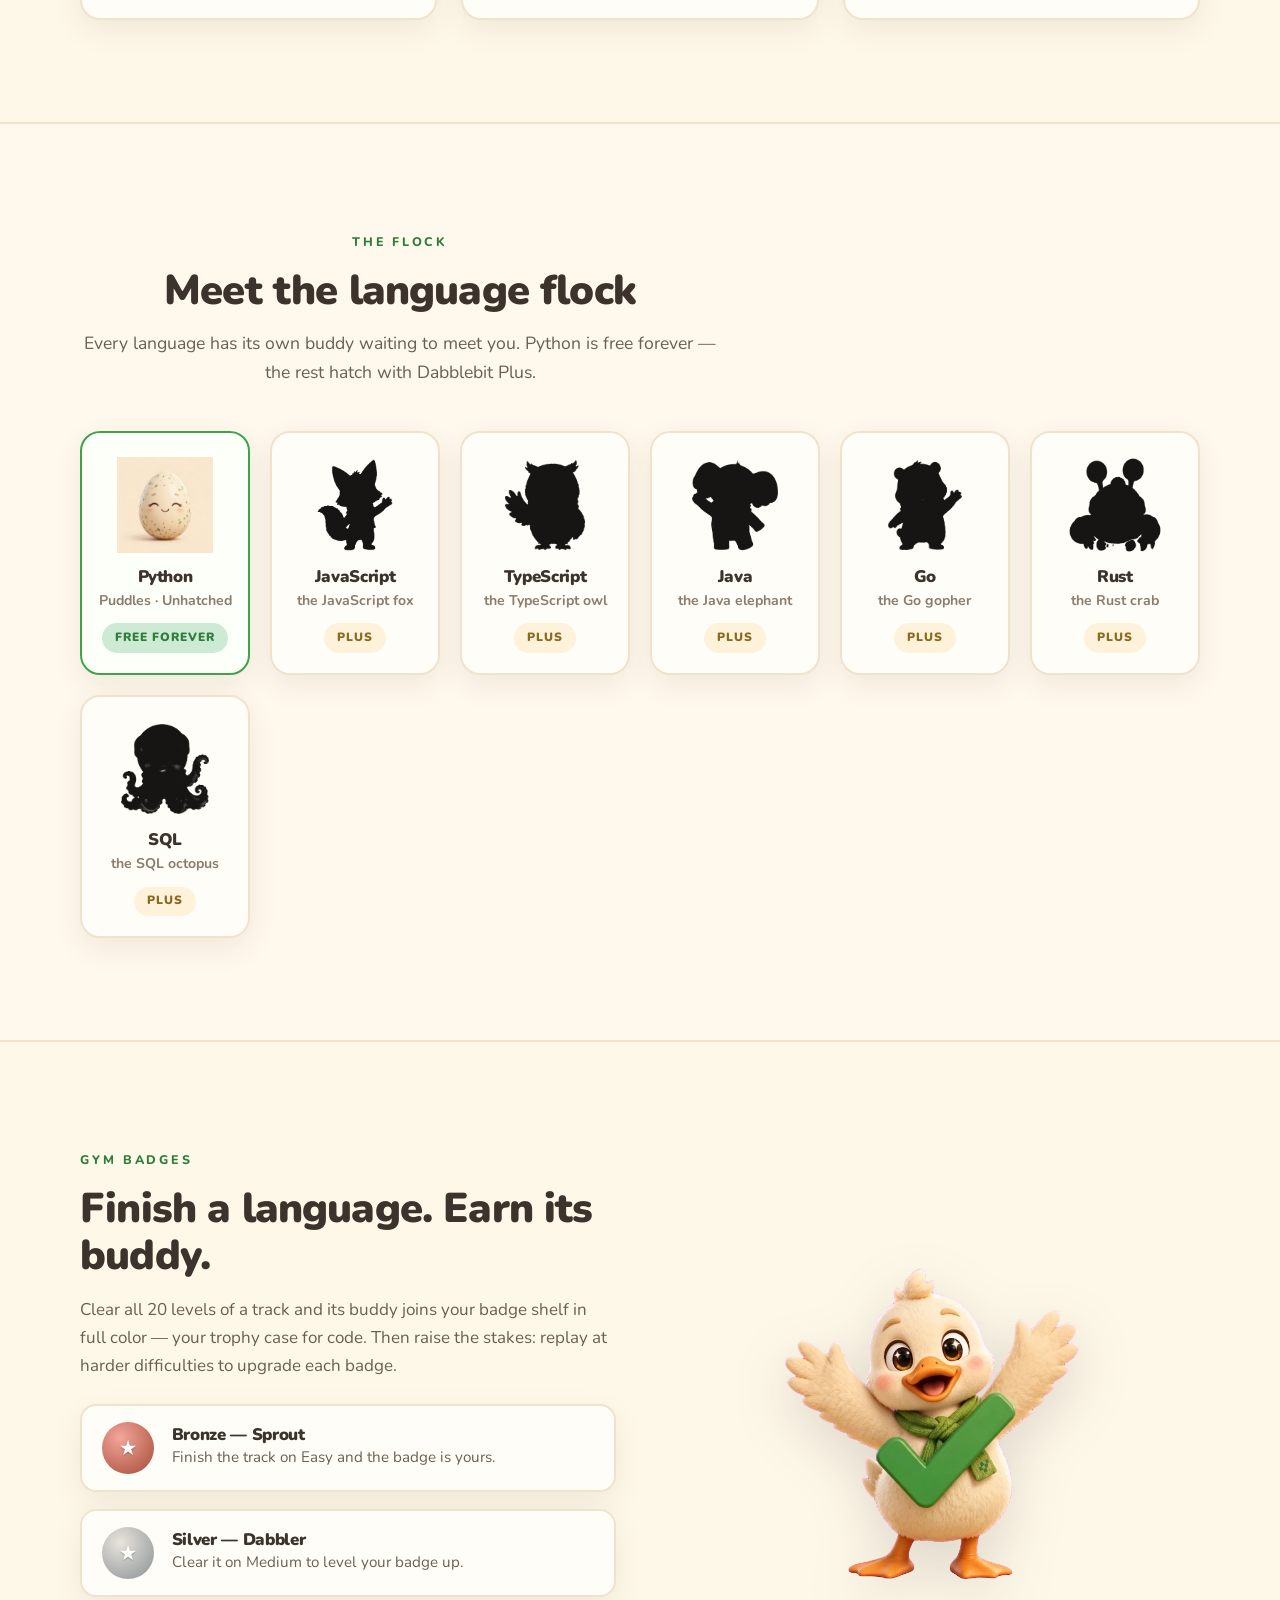
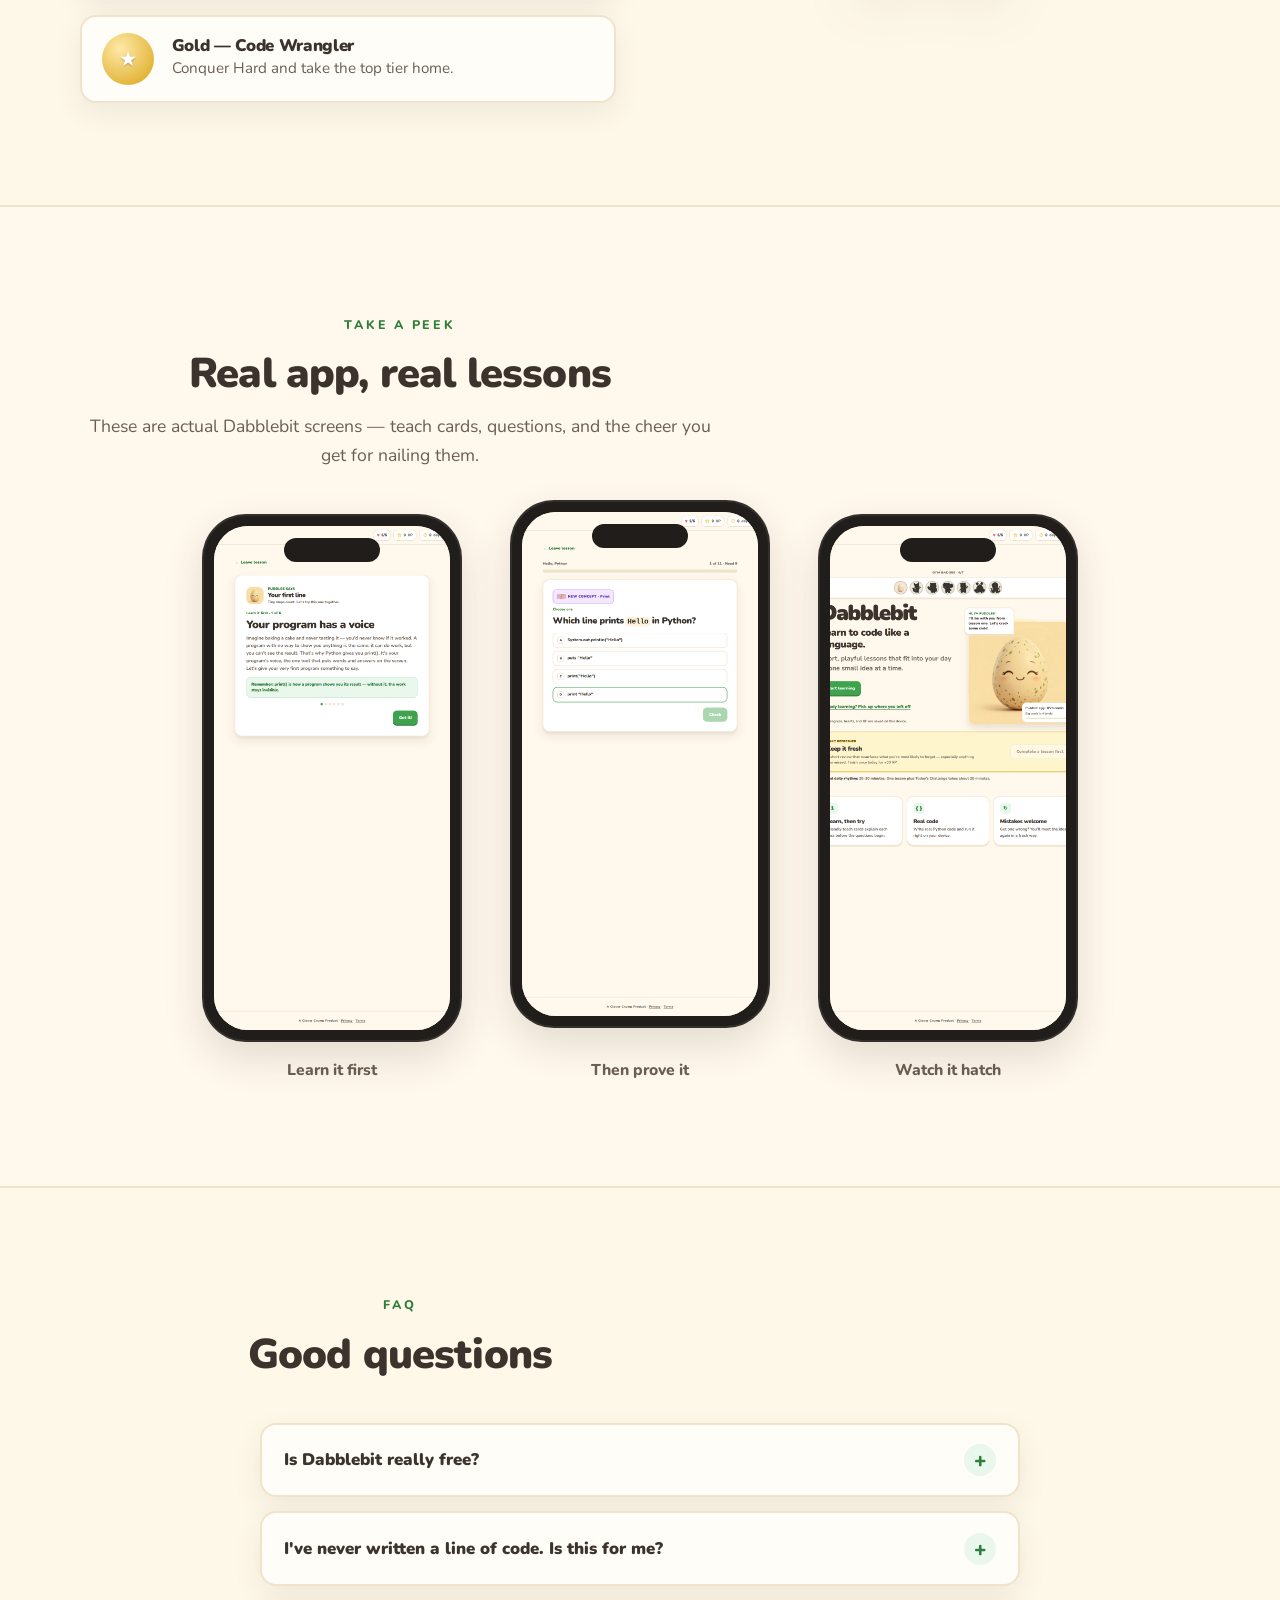
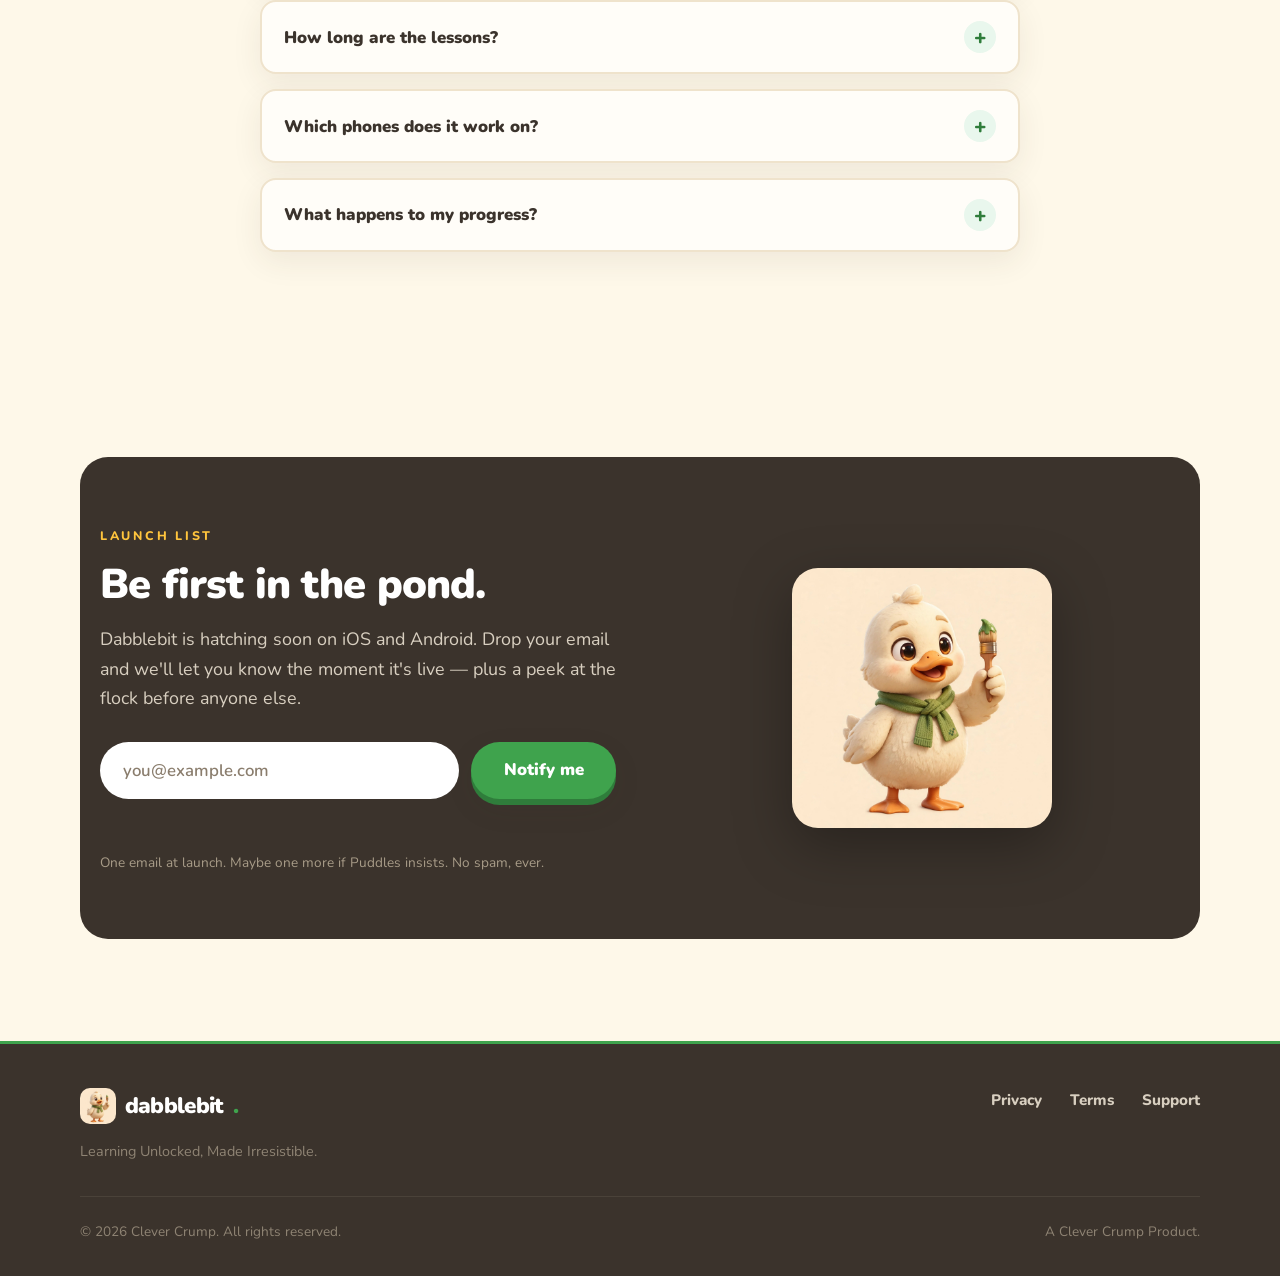
==== commit 33cc3c55: "Official logo lockup, favicons, and Google trust signals" ====
--- a/index.html
+++ b/index.html
@@ -14,15 +14,41 @@
   <meta name="twitter:title" content="Dabblebit — Learning Unlocked, Made Irresistible">
   <meta name="twitter:description" content="Learn to code the fun way. Tiny lessons, a buddy who cheers you on, and an egg that hatches as you learn.">
   <meta name="twitter:image" content="https://dabblebit.com/assets/img/puddles-wave.webp">
+  <link rel="icon" type="image/png" sizes="32x32" href="assets/img/favicon-32x32.png">
+  <link rel="icon" type="image/png" sizes="16x16" href="assets/img/favicon-16x16.png">
   <link rel="icon" type="image/svg+xml" href="favicon.svg">
-  <link rel="apple-touch-icon" href="assets/img/puddles-wave.webp">
+  <link rel="apple-touch-icon" sizes="180x180" href="assets/img/apple-touch-icon.png">
   <link rel="stylesheet" href="assets/css/style.css">
+<script type="application/ld+json">
+  {
+    "@context": "https://schema.org",
+    "@type": "Organization",
+    "name": "Dabblebit",
+    "url": "https://dabblebit.com",
+    "logo": "https://dabblebit.com/assets/img/puddles.webp",
+    "description": "Dabblebit teaches you to code through play — tiny lessons, a buddy who cheers you on, and an egg that hatches as you learn. Python is free forever.",
+    "sameAs": [],
+    "parentOrganization": {
+      "@type": "Organization",
+      "name": "Clever Crump",
+      "url": "https://clevercrump.com"
+    }
+  }
+  </script>
+  <script type="application/ld+json">
+  {
+    "@context": "https://schema.org",
+    "@type": "WebSite",
+    "name": "Dabblebit",
+    "url": "https://dabblebit.com"
+  }
+  </script>
 </head>
 <body>
 
   <nav class="nav" aria-label="Main navigation">
     <div class="wrap nav-inner">
-      <a class="wordmark" href="index.html">dabblebit<span class="dot">.</span></a>
+      <a class="wordmark" href="index.html"><img src="assets/img/puddles.webp" alt="Puddles the Dabblebit duck" class="wordmark-mark" width="36" height="36">dabblebit<span class="dot">.</span></a>
       <button class="nav-toggle" aria-label="Open menu" aria-expanded="false" aria-controls="nav-menu">
         <span></span><span></span><span></span>
       </button>
@@ -277,7 +303,7 @@
     <div class="wrap">
       <div class="foot-grid">
         <div class="foot-brand">
-          <a class="wordmark" href="index.html">dabblebit<span class="dot">.</span></a>
+          <a class="wordmark" href="index.html"><img src="assets/img/puddles.webp" alt="Puddles the Dabblebit duck" class="wordmark-mark" width="36" height="36">dabblebit<span class="dot">.</span></a>
           <p>Learning Unlocked, Made Irresistible.</p>
         </div>
         <ul class="foot-links">
--- a/assets/css/style.css
+++ b/assets/css/style.css
@@ -141,11 +141,20 @@
   height: 72px;
 }
 .wordmark {
+  display: inline-flex;
+  align-items: center;
+  gap: 0.55rem;
   font-weight: 900;
   font-size: 1.6rem;
   letter-spacing: -0.03em;
   color: var(--ink);
   text-decoration: none;
+}
+.wordmark-mark {
+  width: 36px;
+  height: 36px;
+  border-radius: 10px;
+  object-fit: cover;
 }
 .wordmark .dot { color: var(--green); }
 .nav-links { display: flex; align-items: center; gap: 1.75rem; list-style: none; }
